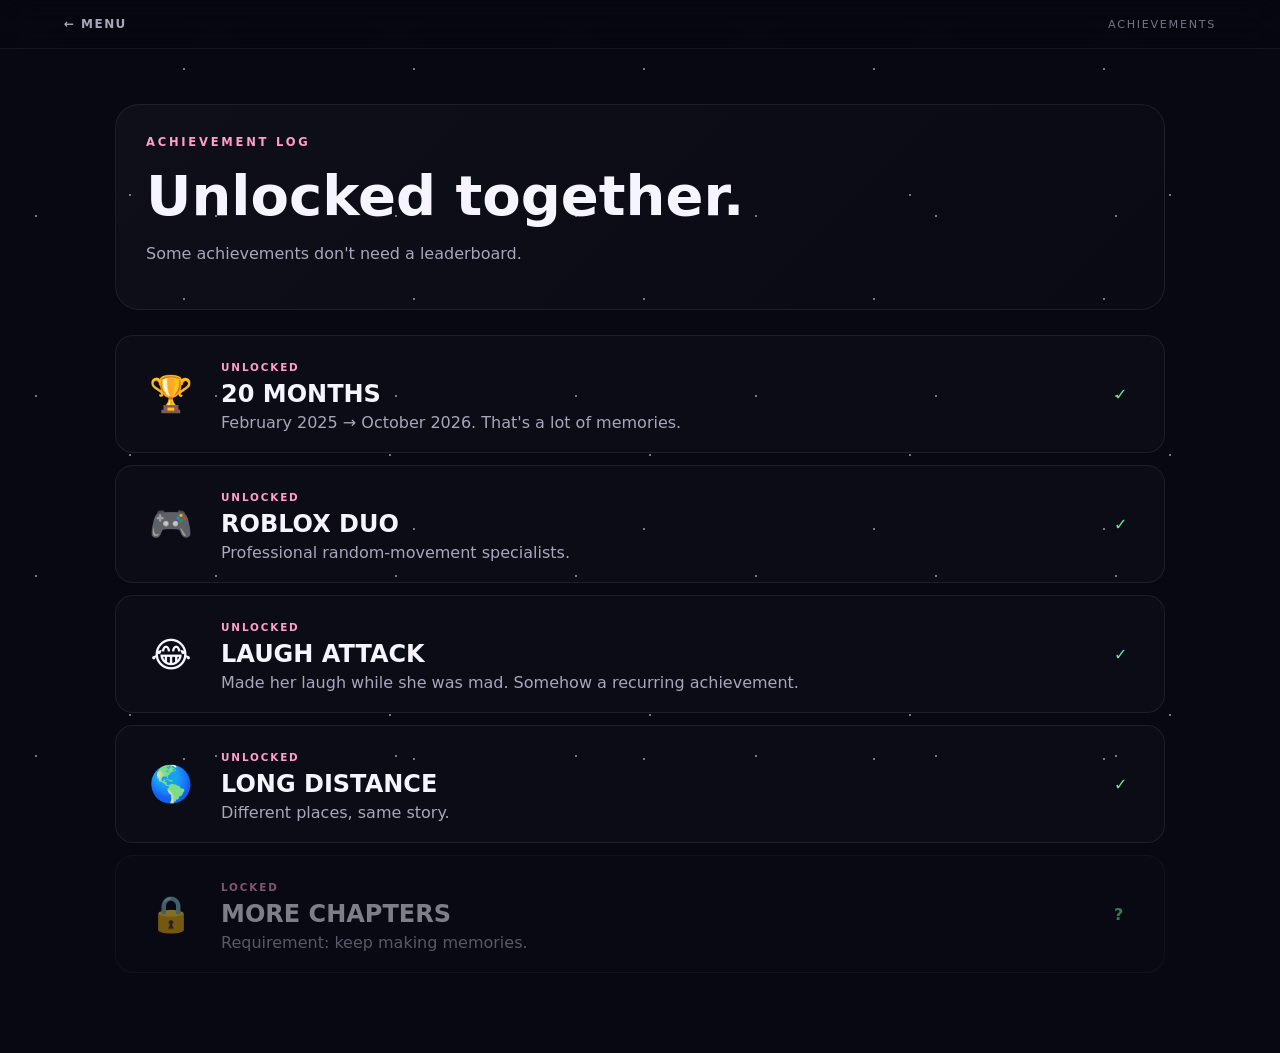
==== achievements.html @ 1cfec1c8 "Add files via upload" ====
<!DOCTYPE html>
<html lang="en">
<head>
<meta charset="UTF-8"><meta name="viewport" content="width=device-width, initial-scale=1.0">
<title>Achievements • Yingboo</title><link rel="stylesheet" href="style.css">
</head>
<body><div class="stars"></div><header class="topbar"><a href="menu.html" class="back">← MENU</a><div class="top-title">ACHIEVEMENTS</div></header>
<main class="container">
<section class="hero-card"><div class="eyebrow">ACHIEVEMENT LOG</div><h1>Unlocked together.</h1><p>Some achievements don't need a leaderboard.</p></section>
<div class="achievement-list">
<article class="achievement unlocked"><div class="medal">🏆</div><div><span>UNLOCKED</span><h2>20 MONTHS</h2><p>February 2025 → October 2026. That's a lot of memories.</p></div><b>✓</b></article>
<article class="achievement unlocked"><div class="medal">🎮</div><div><span>UNLOCKED</span><h2>ROBLOX DUO</h2><p>Professional random-movement specialists.</p></div><b>✓</b></article>
<article class="achievement unlocked"><div class="medal">😂</div><div><span>UNLOCKED</span><h2>LAUGH ATTACK</h2><p>Made her laugh while she was mad. Somehow a recurring achievement.</p></div><b>✓</b></article>
<article class="achievement unlocked"><div class="medal">🌎</div><div><span>UNLOCKED</span><h2>LONG DISTANCE</h2><p>Different places, same story.</p></div><b>✓</b></article>
<article class="achievement locked"><div class="medal">🔒</div><div><span>LOCKED</span><h2>MORE CHAPTERS</h2><p>Requirement: keep making memories.</p></div><b>?</b></article>
</div></main></body></html>
---- style.css ----
*{box-sizing:border-box}html{scroll-behavior:smooth}body{margin:0;background:#070811;color:#f6f4ff;font-family:Inter,system-ui,-apple-system,BlinkMacSystemFont,"Segoe UI",sans-serif;min-height:100vh}.stars{position:fixed;inset:0;pointer-events:none;opacity:.45;background-image:radial-gradient(circle at 20% 20%,#fff 0 1px,transparent 1.5px),radial-gradient(circle at 80% 30%,#fff 0 1px,transparent 1.5px),radial-gradient(circle at 50% 75%,#fff 0 1px,transparent 1.5px);background-size:180px 180px,230px 230px,260px 260px}.home,.final-page{min-height:100vh;display:flex;flex-direction:column;align-items:center;justify-content:center;text-align:center;padding:30px;position:relative}.event-badge,.eyebrow{font-size:.72rem;letter-spacing:.24em;font-weight:800;color:#ff9ecb;margin-bottom:14px}.logo{font-size:clamp(4rem,15vw,9rem);font-weight:950;letter-spacing:.08em;line-height:.9;background:linear-gradient(135deg,#fff,#ff9dcc,#b99cff);-webkit-background-clip:text;background-clip:text;color:transparent;text-shadow:0 0 40px #d16baf33}.subtitle{font-size:clamp(1rem,3vw,1.6rem);letter-spacing:.45em;margin-top:15px}.date{margin-top:24px;font-weight:700;letter-spacing:.15em;color:#bbb7cf}.intro{color:#aaa6ba;margin:22px 0 30px}.primary-btn{display:inline-flex;gap:22px;align-items:center;justify-content:center;padding:15px 25px;border:1px solid #ff9dcc;border-radius:12px;color:#fff;text-decoration:none;font-weight:800;letter-spacing:.12em;background:#ff78b914;box-shadow:0 0 35px #ff78b91c;transition:.2s}.primary-btn:hover{transform:translateY(-2px);background:#ff78b925}.tiny{font-size:.65rem;color:#686577;letter-spacing:.12em;margin-top:30px}.topbar{position:sticky;top:0;z-index:5;display:flex;justify-content:space-between;align-items:center;padding:17px 5%;background:#070811dd;border-bottom:1px solid #ffffff10;backdrop-filter:blur(14px)}.back{color:#aaa6ba;text-decoration:none;font-size:.75rem;font-weight:800;letter-spacing:.12em}.top-title{font-size:.7rem;letter-spacing:.15em;color:#777386}.container{width:min(1050px,90%);margin:0 auto;padding:55px 0 80px;position:relative}.narrow{width:min(800px,90%)}.hero-card{border:1px solid #ffffff12;background:linear-gradient(135deg,#ffffff08,#ffffff03);border-radius:24px;padding:30px;margin-bottom:25px}.hero-card h1{margin:0 0 10px;font-size:clamp(2rem,5vw,3.5rem)}.hero-card p{color:#aaa6ba}.menu-grid{display:grid;grid-template-columns:repeat(3,1fr);gap:15px}.menu-card{min-height:220px;padding:25px;border-radius:20px;border:1px solid #ffffff12;text-decoration:none;color:#fff;background:#ffffff05;display:flex;flex-direction:column;transition:.2s}.menu-card:hover{transform:translateY(-5px);border-color:#ffffff30;background:#ffffff09}.menu-card .icon{font-size:2.2rem}.menu-card h2{margin:20px 0 7px}.menu-card p{color:#aaa6ba;margin:0}.go{margin-top:auto;font-size:.7rem;letter-spacing:.14em;color:#ff9ecb;font-weight:800}.paper{background:#fbf8ff;color:#24202b;border-radius:20px;padding:clamp(28px,6vw,60px);box-shadow:0 25px 80px #0008}.paper .eyebrow{color:#b85c91}.paper h1{font-size:clamp(2rem,5vw,3.4rem);margin-top:0}.paper p{font-size:1.06rem;line-height:1.85;color:#4b4554}.signature{margin-top:30px;font-weight:800}.memory-grid{display:grid;grid-template-columns:1fr 1fr;gap:20px}.memory{border:1px solid #ffffff12;border-radius:20px;overflow:hidden;background:#ffffff05}.photo{height:240px;display:flex;align-items:center;justify-content:center}.placeholder{background:linear-gradient(135deg,#171225,#21182c);font-size:3rem;flex-direction:column}.placeholder small{font-size:.6rem;letter-spacing:.16em;color:#817a91;margin-top:10px}.memory-body{padding:23px}.memory-body span,.achievement span{font-size:.65rem;letter-spacing:.18em;color:#ff9ecb;font-weight:800}.memory-body h2{margin:8px 0}.memory-body p{color:#aaa6ba;line-height:1.6}.achievement-list{display:flex;flex-direction:column;gap:12px}.achievement{display:grid;grid-template-columns:70px 1fr 30px;align-items:center;gap:15px;padding:20px;border-radius:18px;border:1px solid #ffffff12;background:#ffffff05}.achievement h2{margin:5px 0}.achievement p{margin:0;color:#aaa6ba}.medal{font-size:2.2rem;text-align:center}.achievement b{color:#70e6a5}.achievement.locked{opacity:.5}.gift-grid{display:grid;grid-template-columns:repeat(4,1fr);gap:15px}.gift{padding:22px;text-align:center;border:1px solid #ffffff12;background:#ffffff05;border-radius:20px}.gift-box{border:0;background:none;font-size:4rem;cursor:pointer;transition:.25s}.gift-box:hover{transform:scale(1.12) rotate(3deg)}.gift h2{font-size:1rem}.reveal{display:none;color:#bbb7c9;line-height:1.5}.gift.open .gift-box{transform:scale(1.2)}.gift.open .reveal{display:block}.gift.open h2{color:#ff9ecb}.timeline{border-left:1px solid #ffffff20;margin:30px 0 0 15px;padding-left:30px}.timeline-item{position:relative;padding:0 0 45px}.dot{position:absolute;left:-37px;top:3px;width:13px;height:13px;border-radius:50%;background:#ff8fc4;box-shadow:0 0 20px #ff8fc4}.timeline-item span{font-size:.65rem;letter-spacing:.18em;color:#ff9ecb;font-weight:800}.timeline-item h2{margin:7px 0}.timeline-item p{color:#aaa6ba;line-height:1.6}.final-page{padding:60px 20px}.final-page h1{font-size:clamp(2.5rem,8vw,5rem);margin:15px 0 35px;background:linear-gradient(135deg,#fff,#ff9dcc,#b99cff);-webkit-background-clip:text;background-clip:text;color:transparent}.poem{max-width:760px;color:#c4c0ce;font-size:1.05rem;line-height:2}.poem p{margin:0 0 25px}.poem strong{color:#fff;font-size:1.3em}.final-page .primary-btn{margin-top:25px}@media(max-width:800px){.menu-grid{grid-template-columns:1fr 1fr}.gift-grid{grid-template-columns:1fr 1fr}.memory-grid{grid-template-columns:1fr}}@media(max-width:520px){.menu-grid,.gift-grid{grid-template-columns:1fr}.top-title{display:none}.container{padding-top:35px}.hero-card{padding:22px}.paper{padding:25px}.paper p{font-size:1rem}.achievement{grid-template-columns:50px 1fr 20px}.medal{font-size:1.7rem}}
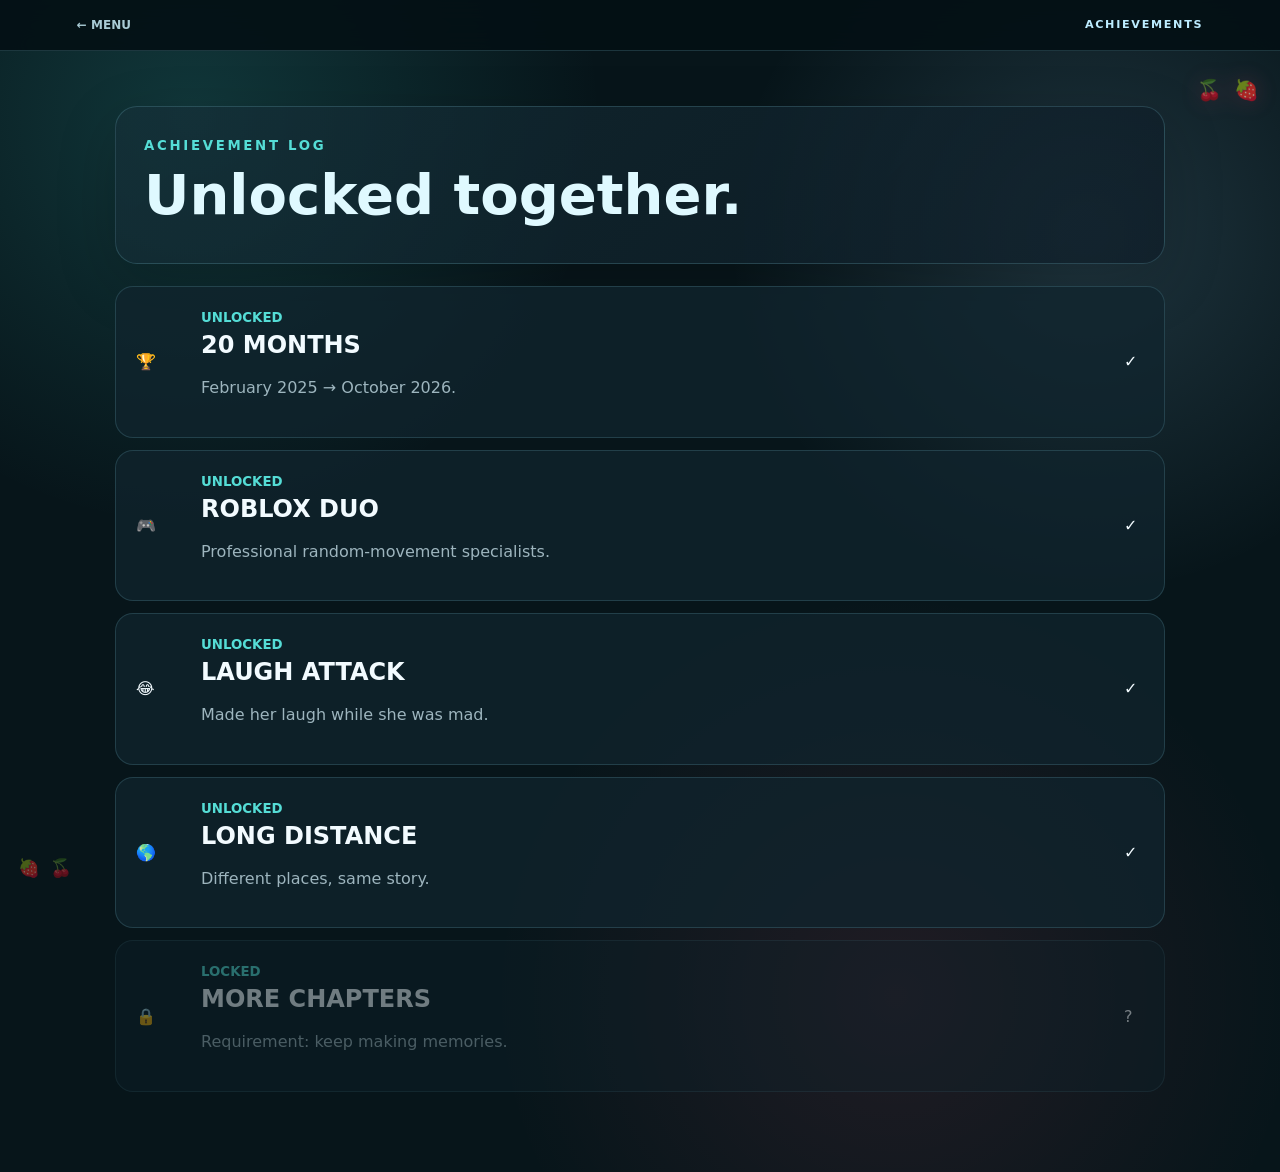
==== commit 0a66a43e: "Add files via upload" ====
--- a/achievements.html
+++ b/achievements.html
@@ -1,16 +1 @@
-<!DOCTYPE html>
-<html lang="en">
-<head>
-<meta charset="UTF-8"><meta name="viewport" content="width=device-width, initial-scale=1.0">
-<title>Achievements • Yingboo</title><link rel="stylesheet" href="style.css">
-</head>
-<body><div class="stars"></div><header class="topbar"><a href="menu.html" class="back">← MENU</a><div class="top-title">ACHIEVEMENTS</div></header>
-<main class="container">
-<section class="hero-card"><div class="eyebrow">ACHIEVEMENT LOG</div><h1>Unlocked together.</h1><p>Some achievements don't need a leaderboard.</p></section>
-<div class="achievement-list">
-<article class="achievement unlocked"><div class="medal">🏆</div><div><span>UNLOCKED</span><h2>20 MONTHS</h2><p>February 2025 → October 2026. That's a lot of memories.</p></div><b>✓</b></article>
-<article class="achievement unlocked"><div class="medal">🎮</div><div><span>UNLOCKED</span><h2>ROBLOX DUO</h2><p>Professional random-movement specialists.</p></div><b>✓</b></article>
-<article class="achievement unlocked"><div class="medal">😂</div><div><span>UNLOCKED</span><h2>LAUGH ATTACK</h2><p>Made her laugh while she was mad. Somehow a recurring achievement.</p></div><b>✓</b></article>
-<article class="achievement unlocked"><div class="medal">🌎</div><div><span>UNLOCKED</span><h2>LONG DISTANCE</h2><p>Different places, same story.</p></div><b>✓</b></article>
-<article class="achievement locked"><div class="medal">🔒</div><div><span>LOCKED</span><h2>MORE CHAPTERS</h2><p>Requirement: keep making memories.</p></div><b>?</b></article>
-</div></main></body></html>+<!doctype html><html><head><meta charset="utf-8"><meta name="viewport" content="width=device-width,initial-scale=1"><title>Achievements</title><link rel="stylesheet" href="style.css"></head><body><header><a href="menu.html">← MENU</a><b>ACHIEVEMENTS</b></header><main class="container"><div class="hero"><small>ACHIEVEMENT LOG</small><h1>Unlocked together.</h1></div><div class="stack"><div class="achievement">🏆 <div><small>UNLOCKED</small><h2>20 MONTHS</h2><p>February 2025 → October 2026.</p></div>✓</div><div class="achievement">🎮 <div><small>UNLOCKED</small><h2>ROBLOX DUO</h2><p>Professional random-movement specialists.</p></div>✓</div><div class="achievement">😂 <div><small>UNLOCKED</small><h2>LAUGH ATTACK</h2><p>Made her laugh while she was mad.</p></div>✓</div><div class="achievement">🌎 <div><small>UNLOCKED</small><h2>LONG DISTANCE</h2><p>Different places, same story.</p></div>✓</div><div class="achievement locked">🔒 <div><small>LOCKED</small><h2>MORE CHAPTERS</h2><p>Requirement: keep making memories.</p></div>?</div></div></main></body></html>
--- a/style.css
+++ b/style.css
@@ -1 +1,6 @@
-*{box-sizing:border-box}html{scroll-behavior:smooth}body{margin:0;background:#070811;color:#f6f4ff;font-family:Inter,system-ui,-apple-system,BlinkMacSystemFont,"Segoe UI",sans-serif;min-height:100vh}.stars{position:fixed;inset:0;pointer-events:none;opacity:.45;background-image:radial-gradient(circle at 20% 20%,#fff 0 1px,transparent 1.5px),radial-gradient(circle at 80% 30%,#fff 0 1px,transparent 1.5px),radial-gradient(circle at 50% 75%,#fff 0 1px,transparent 1.5px);background-size:180px 180px,230px 230px,260px 260px}.home,.final-page{min-height:100vh;display:flex;flex-direction:column;align-items:center;justify-content:center;text-align:center;padding:30px;position:relative}.event-badge,.eyebrow{font-size:.72rem;letter-spacing:.24em;font-weight:800;color:#ff9ecb;margin-bottom:14px}.logo{font-size:clamp(4rem,15vw,9rem);font-weight:950;letter-spacing:.08em;line-height:.9;background:linear-gradient(135deg,#fff,#ff9dcc,#b99cff);-webkit-background-clip:text;background-clip:text;color:transparent;text-shadow:0 0 40px #d16baf33}.subtitle{font-size:clamp(1rem,3vw,1.6rem);letter-spacing:.45em;margin-top:15px}.date{margin-top:24px;font-weight:700;letter-spacing:.15em;color:#bbb7cf}.intro{color:#aaa6ba;margin:22px 0 30px}.primary-btn{display:inline-flex;gap:22px;align-items:center;justify-content:center;padding:15px 25px;border:1px solid #ff9dcc;border-radius:12px;color:#fff;text-decoration:none;font-weight:800;letter-spacing:.12em;background:#ff78b914;box-shadow:0 0 35px #ff78b91c;transition:.2s}.primary-btn:hover{transform:translateY(-2px);background:#ff78b925}.tiny{font-size:.65rem;color:#686577;letter-spacing:.12em;margin-top:30px}.topbar{position:sticky;top:0;z-index:5;display:flex;justify-content:space-between;align-items:center;padding:17px 5%;background:#070811dd;border-bottom:1px solid #ffffff10;backdrop-filter:blur(14px)}.back{color:#aaa6ba;text-decoration:none;font-size:.75rem;font-weight:800;letter-spacing:.12em}.top-title{font-size:.7rem;letter-spacing:.15em;color:#777386}.container{width:min(1050px,90%);margin:0 auto;padding:55px 0 80px;position:relative}.narrow{width:min(800px,90%)}.hero-card{border:1px solid #ffffff12;background:linear-gradient(135deg,#ffffff08,#ffffff03);border-radius:24px;padding:30px;margin-bottom:25px}.hero-card h1{margin:0 0 10px;font-size:clamp(2rem,5vw,3.5rem)}.hero-card p{color:#aaa6ba}.menu-grid{display:grid;grid-template-columns:repeat(3,1fr);gap:15px}.menu-card{min-height:220px;padding:25px;border-radius:20px;border:1px solid #ffffff12;text-decoration:none;color:#fff;background:#ffffff05;display:flex;flex-direction:column;transition:.2s}.menu-card:hover{transform:translateY(-5px);border-color:#ffffff30;background:#ffffff09}.menu-card .icon{font-size:2.2rem}.menu-card h2{margin:20px 0 7px}.menu-card p{color:#aaa6ba;margin:0}.go{margin-top:auto;font-size:.7rem;letter-spacing:.14em;color:#ff9ecb;font-weight:800}.paper{background:#fbf8ff;color:#24202b;border-radius:20px;padding:clamp(28px,6vw,60px);box-shadow:0 25px 80px #0008}.paper .eyebrow{color:#b85c91}.paper h1{font-size:clamp(2rem,5vw,3.4rem);margin-top:0}.paper p{font-size:1.06rem;line-height:1.85;color:#4b4554}.signature{margin-top:30px;font-weight:800}.memory-grid{display:grid;grid-template-columns:1fr 1fr;gap:20px}.memory{border:1px solid #ffffff12;border-radius:20px;overflow:hidden;background:#ffffff05}.photo{height:240px;display:flex;align-items:center;justify-content:center}.placeholder{background:linear-gradient(135deg,#171225,#21182c);font-size:3rem;flex-direction:column}.placeholder small{font-size:.6rem;letter-spacing:.16em;color:#817a91;margin-top:10px}.memory-body{padding:23px}.memory-body span,.achievement span{font-size:.65rem;letter-spacing:.18em;color:#ff9ecb;font-weight:800}.memory-body h2{margin:8px 0}.memory-body p{color:#aaa6ba;line-height:1.6}.achievement-list{display:flex;flex-direction:column;gap:12px}.achievement{display:grid;grid-template-columns:70px 1fr 30px;align-items:center;gap:15px;padding:20px;border-radius:18px;border:1px solid #ffffff12;background:#ffffff05}.achievement h2{margin:5px 0}.achievement p{margin:0;color:#aaa6ba}.medal{font-size:2.2rem;text-align:center}.achievement b{color:#70e6a5}.achievement.locked{opacity:.5}.gift-grid{display:grid;grid-template-columns:repeat(4,1fr);gap:15px}.gift{padding:22px;text-align:center;border:1px solid #ffffff12;background:#ffffff05;border-radius:20px}.gift-box{border:0;background:none;font-size:4rem;cursor:pointer;transition:.25s}.gift-box:hover{transform:scale(1.12) rotate(3deg)}.gift h2{font-size:1rem}.reveal{display:none;color:#bbb7c9;line-height:1.5}.gift.open .gift-box{transform:scale(1.2)}.gift.open .reveal{display:block}.gift.open h2{color:#ff9ecb}.timeline{border-left:1px solid #ffffff20;margin:30px 0 0 15px;padding-left:30px}.timeline-item{position:relative;padding:0 0 45px}.dot{position:absolute;left:-37px;top:3px;width:13px;height:13px;border-radius:50%;background:#ff8fc4;box-shadow:0 0 20px #ff8fc4}.timeline-item span{font-size:.65rem;letter-spacing:.18em;color:#ff9ecb;font-weight:800}.timeline-item h2{margin:7px 0}.timeline-item p{color:#aaa6ba;line-height:1.6}.final-page{padding:60px 20px}.final-page h1{font-size:clamp(2.5rem,8vw,5rem);margin:15px 0 35px;background:linear-gradient(135deg,#fff,#ff9dcc,#b99cff);-webkit-background-clip:text;background-clip:text;color:transparent}.poem{max-width:760px;color:#c4c0ce;font-size:1.05rem;line-height:2}.poem p{margin:0 0 25px}.poem strong{color:#fff;font-size:1.3em}.final-page .primary-btn{margin-top:25px}@media(max-width:800px){.menu-grid{grid-template-columns:1fr 1fr}.gift-grid{grid-template-columns:1fr 1fr}.memory-grid{grid-template-columns:1fr}}@media(max-width:520px){.menu-grid,.gift-grid{grid-template-columns:1fr}.top-title{display:none}.container{padding-top:35px}.hero-card{padding:22px}.paper{padding:25px}.paper p{font-size:1rem}.achievement{grid-template-columns:50px 1fr 20px}.medal{font-size:1.7rem}}+*{box-sizing:border-box}body{margin:0;background:#07151a;color:#f2fbff;font-family:system-ui,-apple-system,Segoe UI,sans-serif;min-height:100vh;background-image:radial-gradient(circle at 15% 10%,rgba(63,211,205,.18),transparent 27%),radial-gradient(circle at 85% 20%,rgba(158,220,255,.16),transparent 25%),radial-gradient(circle at 70% 85%,rgba(255,88,122,.10),transparent 30%);overflow-x:hidden}body:before{content:"🍒   🍓";position:fixed;top:78px;right:18px;z-index:1;font-size:1.25rem;letter-spacing:.15em;opacity:.65;pointer-events:none;filter:drop-shadow(0 0 12px rgba(255,80,120,.35))}body:after{content:"🍓   🍒";position:fixed;bottom:22px;left:18px;z-index:1;font-size:1.1rem;letter-spacing:.12em;opacity:.45;pointer-events:none}header{position:sticky;top:0;z-index:20;display:flex;justify-content:space-between;padding:18px 6%;background:rgba(4,16,21,.9);border-bottom:1px solid rgba(143,225,241,.18);backdrop-filter:blur(14px)}header a{color:#a9cbd5;text-decoration:none;font-size:.75rem;font-weight:800}header b{font-size:.7rem;letter-spacing:.15em;color:#bcecff}.home,.final{min-height:100vh;display:flex;flex-direction:column;align-items:center;justify-content:center;text-align:center;padding:25px;position:relative;isolation:isolate}.home:after{content:"";position:absolute;right:2%;bottom:2%;width:min(220px,30vw);height:min(270px,38vw);background:url('assets/lily-bouquet.svg') center/contain no-repeat;opacity:.72;pointer-events:none;z-index:-1;filter:drop-shadow(0 0 25px rgba(100,220,230,.28))}.home h1{font-size:clamp(4rem,15vw,9rem);margin:10px 0;background:linear-gradient(135deg,#f5feff,#b8edff,#49d8d0);-webkit-background-clip:text;color:transparent;text-shadow:0 0 35px rgba(73,216,208,.18)}.home h2{letter-spacing:.4em;font-size:1.2rem;color:#c7efff}.home p{color:#8eabb5;letter-spacing:.15em}.badge,.hero small,.paper small,.final small{color:#55ddd6;letter-spacing:.2em;font-weight:800}.btn{display:inline-block;padding:14px 22px;border:1px solid #58dcd5;border-radius:11px;color:#f5feff;text-decoration:none;font-weight:800;letter-spacing:.08em;background:linear-gradient(135deg,rgba(67,207,200,.12),rgba(158,220,255,.10));margin-top:25px;box-shadow:0 0 24px rgba(67,207,200,.12)}.btn:hover{border-color:#b9edff;box-shadow:0 0 30px rgba(158,220,255,.2)}.container{width:min(1050px,90%);margin:auto;padding:55px 0 80px;position:relative;z-index:2}.narrow{width:min(800px,90%)}.hero{padding:28px;border:1px solid rgba(143,225,241,.18);border-radius:22px;background:linear-gradient(135deg,rgba(21,47,56,.7),rgba(14,28,39,.72));margin-bottom:22px;box-shadow:0 18px 60px rgba(0,0,0,.18)}.hero h1{font-size:clamp(2rem,5vw,3.5rem);margin:8px 0;color:#dff9ff}.hero p,.card p,.memory p,.achievement p{color:#9db5be;line-height:1.6}.grid{display:grid;grid-template-columns:repeat(3,1fr);gap:15px}.card{min-height:190px;padding:24px;border:1px solid rgba(143,225,241,.16);border-radius:20px;background:linear-gradient(145deg,rgba(21,47,56,.78),rgba(13,27,37,.82));color:#f4fdff;text-decoration:none;transition:.2s;box-shadow:0 12px 35px rgba(0,0,0,.16)}.card:hover{transform:translateY(-4px);border-color:rgba(85,221,214,.55);box-shadow:0 16px 45px rgba(55,204,198,.12)}.paper{background:#edfaff;color:#17262b;padding:clamp(28px,6vw,60px);border-radius:20px;line-height:1.85;box-shadow:0 25px 70px rgba(0,0,0,.25)}.paper h1{font-size:clamp(2rem,5vw,3.4rem);color:#123943}.memory{border:1px solid rgba(143,225,241,.16);border-radius:20px;padding:20px;background:rgba(17,37,46,.75)}.photo{height:210px;border-radius:14px;background:#0b2027;display:flex;align-items:center;justify-content:center;font-size:3rem;flex-direction:column}.photo small{font-size:.55rem;color:#78919a}.stack{display:flex;flex-direction:column;gap:12px}.achievement{display:grid;grid-template-columns:50px 1fr 20px;gap:15px;align-items:center;padding:20px;border:1px solid rgba(143,225,241,.16);border-radius:18px;background:rgba(17,37,46,.75)}.achievement small{color:#55ddd6;font-weight:800}.achievement h2{margin:5px 0}.locked{opacity:.45}.giftgrid{display:grid;grid-template-columns:repeat(4,1fr);gap:15px}.gift{padding:20px;text-align:center;border:1px solid rgba(143,225,241,.16);border-radius:20px;background:rgba(17,37,46,.75)}.gift button:first-child{border:0;background:none;font-size:4rem;cursor:pointer}.gift p{color:#9db5be;line-height:1.5}.gift .btn{display:none}.gift.open .btn{display:inline-block}.timeline{border-left:1px solid rgba(143,225,241,.28);padding-left:25px;line-height:1.7}.timeline h2{color:#55ddd6}.final{max-width:900px;margin:auto}.final h1{font-size:clamp(2.7rem,8vw,5rem);background:linear-gradient(135deg,#f5feff,#aee8ff,#55ddd6);-webkit-background-clip:text;color:transparent}.poem{line-height:2;color:#b6cbd2;max-width:750px}.poem p{margin:0 0 24px}.overlay{position:fixed;inset:0;z-index:99;background:#020b0ef5;display:none;align-items:center;justify-content:center;text-align:center;padding:25px}.overlay.show{display:flex}.overlay #loading{color:#55ddd6;letter-spacing:.12em}.bar{width:min(500px,85vw);height:8px;border:1px solid rgba(143,225,241,.3);margin:20px auto;overflow:hidden}.bar i{display:block;height:100%;background:linear-gradient(90deg,#36cfc7,#a8e6ff);animation:load 2.4s forwards}.overlay #unlock{display:none;max-width:700px}.overlay #unlock h1{font-size:clamp(4rem,14vw,9rem);margin:5px;background:linear-gradient(135deg,#f5feff,#b8edff,#55ddd6);-webkit-background-clip:text;color:transparent}.overlay #unlock h2{letter-spacing:.25em}.overlay #unlock img{display:block;max-width:min(430px,85vw);max-height:45vh;object-fit:cover;border-radius:22px;margin:18px auto}.overlay #unlock p{color:#b6cbd2;line-height:1.7}@keyframes load{to{width:100%}}@media(max-width:800px){.grid,.giftgrid{grid-template-columns:1fr 1fr}}@media(max-width:520px){.grid,.giftgrid{grid-template-columns:1fr}.home h2{font-size:.9rem}.hero{padding:22px}}
+.music-player{position:fixed;right:18px;bottom:18px;z-index:80;display:flex;align-items:center;gap:10px;padding:9px 12px;border:1px solid rgba(143,225,241,.3);border-radius:999px;background:rgba(4,18,23,.9);backdrop-filter:blur(14px);box-shadow:0 10px 30px rgba(0,0,0,.3)}.music-player button{border:1px solid #55ddd6;background:rgba(85,221,214,.08);color:#eaffff;border-radius:999px;padding:8px 11px;font-weight:900;cursor:pointer}.music-player span{font-size:.72rem;color:#bfe9f3;white-space:nowrap}.music-player .song-dot{width:8px;height:8px;border-radius:50%;background:#ff617e;box-shadow:0 0 12px rgba(255,97,126,.8)}.music-player.playing .song-dot{background:#55ddd6;box-shadow:0 0 14px rgba(85,221,214,.9)}.lily-bouquet{position:fixed;left:-18px;bottom:-35px;width:min(190px,25vw);z-index:3;opacity:.58;pointer-events:none;filter:drop-shadow(0 0 20px rgba(100,220,230,.2))}
+/* MEMORY ARCHIVE */
+.memory-nav{position:sticky;top:61px;z-index:4;display:flex;gap:8px;overflow-x:auto;padding:10px 0;margin:0 0 30px;background:#070811ee;backdrop-filter:blur(12px)}.memory-nav a{flex:0 0 auto;color:#c7c2d2;text-decoration:none;border:1px solid #fff2;border-radius:999px;padding:9px 13px;font-size:.68rem;font-weight:800;letter-spacing:.08em}.memory-nav a:hover{border-color:#ff9dcc;color:#fff}.memory-section{margin:0 0 75px;scroll-margin-top:125px}.section-title{margin-bottom:18px}.section-title small{color:#ff9dcc;font-weight:900;letter-spacing:.18em}.section-title h2{margin:5px 0;font-size:clamp(1.8rem,4vw,3rem)}.section-title p{max-width:720px;color:#aaa6ba;line-height:1.65}.photo-grid{display:grid;grid-template-columns:repeat(4,1fr);gap:13px}.duo-grid{grid-template-columns:1.25fr 1fr 1fr}.beginning-grid{grid-template-columns:1.2fr 1fr 1fr 1fr}.favorite-grid{grid-template-columns:repeat(2,1fr)}.chaos-grid{display:grid;grid-template-columns:repeat(4,1fr);gap:13px}.spotlight-grid{display:grid;grid-template-columns:1.35fr 1fr 1fr;gap:13px}.memory-photo{position:relative;overflow:hidden;margin:0;border:1px solid #fff1;border-radius:18px;background:#11101a;min-height:260px;box-shadow:0 10px 35px #0005}.memory-photo.tall,.memory-photo.feature,.memory-photo.spotlight{min-height:420px}.memory-photo.wide{min-height:330px}.memory-photo img{width:100%;height:100%;min-height:260px;display:block;object-fit:cover;transition:transform .45s ease,filter .45s ease}.memory-photo.tall img,.memory-photo.feature img,.memory-photo.spotlight img{min-height:420px}.memory-photo.wide img{min-height:330px}.memory-photo:hover img{transform:scale(1.045);filter:saturate(1.08)}.memory-photo figcaption{position:absolute;left:0;right:0;bottom:0;padding:30px 14px 13px;background:linear-gradient(transparent,#06050bee);font-size:.78rem;font-weight:800;letter-spacing:.03em}.hamster-slot{min-height:260px;border:1px dashed #ff9dcc66;border-radius:18px;background:radial-gradient(circle at 50% 30%,#ff78b91b,transparent 45%),#11101a;display:flex;flex-direction:column;align-items:center;justify-content:center;text-align:center;padding:20px}.hamster-icon{font-size:4rem;filter:drop-shadow(0 0 18px #ff9dcc55)}.hamster-slot strong{margin-top:8px;letter-spacing:.14em}.hamster-slot span{color:#ff9dcc;font-size:.7rem;font-weight:800;letter-spacing:.15em}.hamster-slot p{color:#aaa6ba;line-height:1.5;font-size:.78rem;max-width:210px}.memory-footer{text-align:center;border:1px solid #fff1;border-radius:22px;padding:35px;background:linear-gradient(135deg,#ff78b90b,#a98bff0c)}.memory-footer span{color:#ff9dcc;font-weight:900;letter-spacing:.18em;font-size:.75rem}.memory-footer p{color:#aaa6ba}.lightbox{position:fixed;inset:0;z-index:100;background:#02030af2;display:none;align-items:center;justify-content:center;flex-direction:column;padding:25px}.lightbox.show{display:flex}.lightbox img{max-width:min(92vw,1100px);max-height:78vh;object-fit:contain;border-radius:18px;box-shadow:0 0 60px #ff78b933}.lightbox p{color:#fff;margin:14px 0 0;font-weight:800}.lightbox button{position:absolute;top:18px;right:22px;border:0;background:none;color:#fff;font-size:2.4rem;cursor:pointer}
+@media(max-width:900px){.photo-grid,.chaos-grid,.spotlight-grid,.beginning-grid{grid-template-columns:repeat(2,1fr)}.duo-grid{grid-template-columns:1fr 1fr}.memory-photo.tall,.memory-photo.feature,.memory-photo.spotlight{min-height:360px}.memory-photo.tall img,.memory-photo.feature img,.memory-photo.spotlight img{min-height:360px}}
+@media(max-width:520px){.photo-grid,.chaos-grid,.spotlight-grid,.beginning-grid,.duo-grid,.favorite-grid{grid-template-columns:1fr}.memory-nav{top:58px}.memory-photo,.memory-photo.tall,.memory-photo.feature,.memory-photo.spotlight,.memory-photo.wide{min-height:340px}.memory-photo img,.memory-photo.tall img,.memory-photo.feature img,.memory-photo.spotlight img,.memory-photo.wide img{min-height:340px}}
